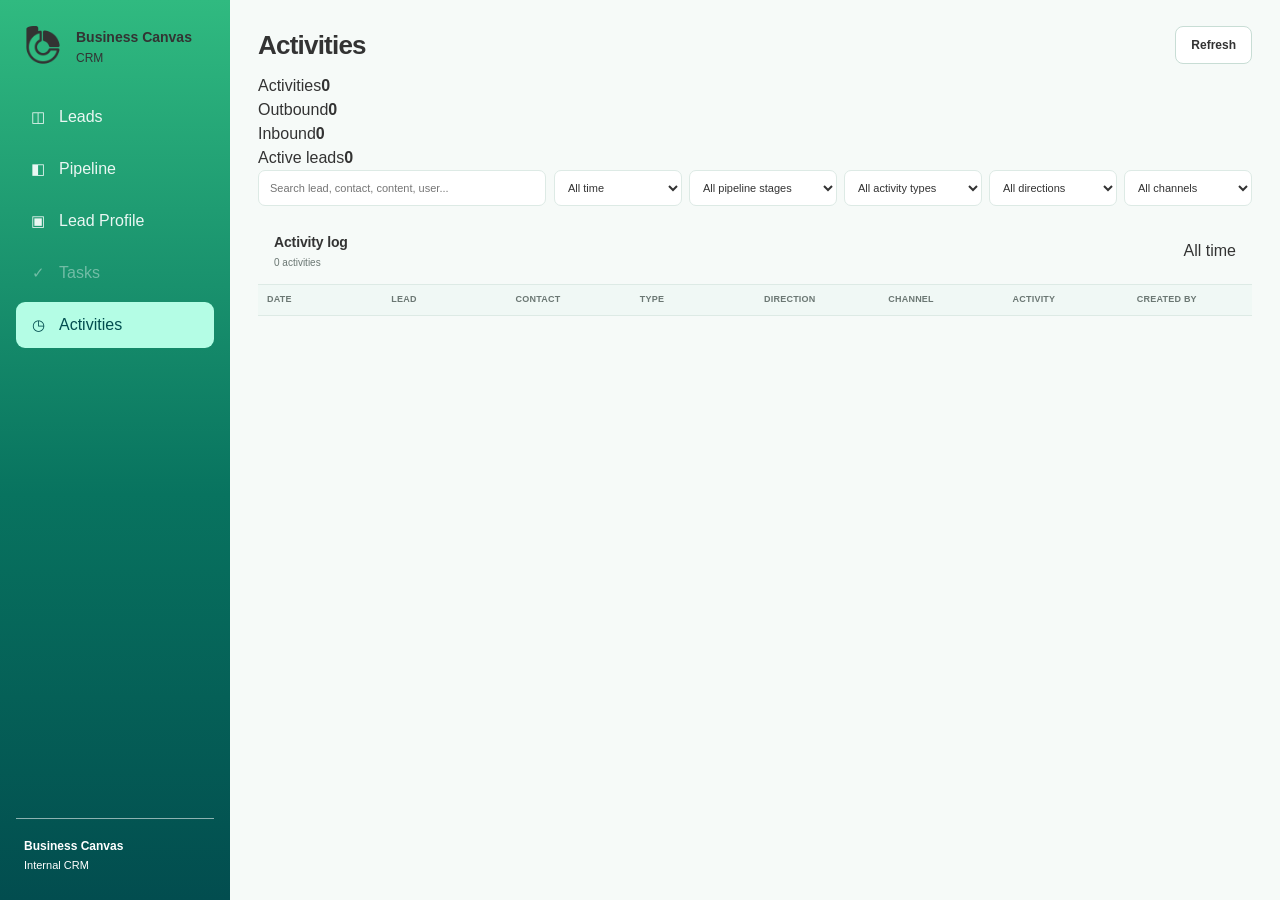
==== activities.html @ d0b922fd "Add CRM Activities page" ====
<!DOCTYPE html>
<html lang="en">
<head>
  <meta charset="UTF-8">
  <meta name="viewport" content="width=device-width, initial-scale=1.0">
  <title>Business Canvas CRM — Activities</title>
  <link rel="stylesheet" href="css/style.css">
  <link rel="stylesheet" href="css/activities.css">
</head>
<body>
  <div class="crm-app">
    <aside class="sidebar">
      <div class="sidebar-brand">
        <div class="brand-symbol brand-logo"><img src="assets/business-canvas-logo.png" alt="Business Canvas"></div>
        <div class="brand-copy"><div class="brand-name">Business Canvas</div><div class="brand-product">CRM</div></div>
      </div>

      <nav class="sidebar-nav">
        <a href="index.html" class="nav-item"><span class="nav-icon">◫</span><span>Leads</span></a>
        <a href="pipeline.html" class="nav-item"><span class="nav-icon">◧</span><span>Pipeline</span></a>
        <a href="lead.html" class="nav-item"><span class="nav-icon">▣</span><span>Lead Profile</span></a>
        <button type="button" class="nav-item disabled" disabled><span class="nav-icon">✓</span><span>Tasks</span></button>
        <a href="activities.html" class="nav-item active"><span class="nav-icon">◷</span><span>Activities</span></a>
      </nav>

      <div class="sidebar-footer"><div class="sidebar-footer-label">Business Canvas</div><div class="sidebar-footer-copy">Internal CRM</div></div>
    </aside>

    <main class="main-content activities-main">
      <header class="page-header">
        <div><h1>Activities</h1></div>
        <div class="page-header-actions"><button type="button" id="activitiesRefreshButton" class="secondary-button">Refresh</button></div>
      </header>

      <section class="activities-summary" aria-label="Activity summary">
        <article class="activity-stat"><span class="activity-stat-label">Activities</span><strong id="activityTotal">0</strong></article>
        <article class="activity-stat"><span class="activity-stat-label">Outbound</span><strong id="activityOutbound">0</strong></article>
        <article class="activity-stat"><span class="activity-stat-label">Inbound</span><strong id="activityInbound">0</strong></article>
        <article class="activity-stat"><span class="activity-stat-label">Active leads</span><strong id="activityLeadCount">0</strong></article>
      </section>

      <section class="filter-bar activities-filter-bar">
        <div class="filter-search"><input type="search" id="activitySearchInput" placeholder="Search lead, contact, content, user..." autocomplete="off"></div>
        <div class="filter-group activities-filter-group">
          <select id="activityWeekFilter"><option value="all">All time</option></select>
          <select id="activityStageFilter"><option value="">All pipeline stages</option></select>
          <select id="activityTypeFilter"><option value="">All activity types</option></select>
          <select id="activityDirectionFilter"><option value="">All directions</option></select>
          <select id="activityChannelFilter"><option value="">All channels</option></select>
        </div>
      </section>

      <section id="activitiesStatusPanel" class="status-panel" hidden></section>

      <section class="activities-workspace">
        <div class="panel-header activities-panel-header">
          <div><h2>Activity log</h2><p id="activityCount">0 activities</p></div>
          <div class="activities-range-label" id="activityRangeLabel">All time</div>
        </div>

        <div class="table-container activities-table-container">
          <table class="lead-table activities-table">
            <thead><tr><th>Date</th><th>Lead</th><th>Contact</th><th>Type</th><th>Direction</th><th>Channel</th><th>Activity</th><th>Created by</th></tr></thead>
            <tbody id="activitiesTableBody"></tbody>
          </table>
          <div id="activitiesEmptyState" class="activities-empty" hidden>No activities match the selected filters.</div>
        </div>
      </section>
    </main>
  </div>

  <script src="js/config.js"></script>
  <script src="js/api.js"></script>
  <script src="js/activities.js"></script>
</body>
</html>
---- css/style.css ----
/* =========================================================
   BUSINESS CANVAS CRM
   CORE DESIGN SYSTEM
========================================================= */

:root {

  /* =======================================================
     BUSINESS CANVAS BRAND PALETTE
  ======================================================== */

  --bc-green: #30BA80;
  --bc-dark-grey: #333333;
  --bc-light-green: #B4FDE5;
  --bc-mid-teal: #5F9F9E;
  --bc-dark-teal: #024D4F;
  --bc-white: #FFFFFF;


  /* =======================================================
     CORE UI COLORS
  ======================================================== */

  --bg: #F6FAF8;

  --surface: var(--bc-white);
  --surface-soft: #F0F8F5;

  --text: var(--bc-dark-grey);
  --text-soft: #6B7773;
  --text-faint: #9AA6A1;

  --border: #DDEAE5;
  --border-strong: #C8DDD5;


  /* =======================================================
     BRAND ACCENTS
  ======================================================== */

  --accent: var(--bc-green);
  --accent-hover: #26A972;
  --accent-soft: var(--bc-light-green);

  --secondary: var(--bc-mid-teal);
  --secondary-soft: #E5F0EF;

  --deep-accent: var(--bc-dark-teal);


  /* =======================================================
     STATUS COLORS
  ======================================================== */

  --success: #2D9F6F;
  --success-soft: #E4F7EF;

  --warning: #D99A2B;
  --warning-soft: #FFF5DE;

  --danger: #D65353;
  --danger-deep: #8C2E35;
  --danger-deeper: #531E23;
  --danger-soft: #FDECEC;

  --info: #4E87C7;
  --info-soft: #EAF2FC;

  --purple: #8266C7;
  --purple-soft: #F0ECFA;


  /* =======================================================
     SIDEBAR
  ======================================================== */

  --sidebar: var(--bc-dark-teal);
  --sidebar-soft: #073F41;
  --sidebar-text: #EAF7F3;
  --sidebar-muted: #9CC5BE;


  /* =======================================================
     EFFECTS
  ======================================================== */

  --shadow:
    0 10px 30px rgba(2, 77, 79, 0.07);

  --radius-sm: 8px;
  --radius-md: 12px;
  --radius-lg: 16px;

  --sidebar-width: 230px;
}


/* =========================================================
   RESET
========================================================= */

* {
  box-sizing: border-box;
}

html,
body {
  margin: 0;
  padding: 0;
  min-height: 100%;
}

body {
  font-family:
    Inter,
    -apple-system,
    BlinkMacSystemFont,
    "Segoe UI",
    Roboto,
    Helvetica,
    Arial,
    sans-serif;

  background: var(--bg);
  color: var(--text);

  line-height: 1.5;
}

button,
input,
select,
textarea {
  font: inherit;
}

button {
  cursor: pointer;
}

a {
  color: var(--accent);
  text-decoration: none;
}

a:hover {
  text-decoration: underline;
}


/* =========================================================
   APP SHELL
========================================================= */

.crm-app {
  display: grid;

  grid-template-columns:
    var(--sidebar-width)
    minmax(0, 1fr);

  min-height: 100vh;
}


/* =========================================================
   SIDEBAR
========================================================= */

.sidebar {
  position: fixed;

  inset:
    0
    auto
    0
    0;

  width: var(--sidebar-width);

  display: flex;
  flex-direction: column;

  padding:
    24px
    16px;

  background:
  linear-gradient(
    180deg,
    #30BA80 0%,
    #08735F 55%,
    var(--bc-dark-teal) 100%
  );

  color: var(--sidebar-text);
}


.sidebar-brand {
  display: flex;

  align-items: center;

  gap: 12px;

  padding:
    2px
    6px
    26px;
}


.brand-symbol {
  width: 42px;
  height: 42px;

  display: grid;

  place-items: center;

  border-radius: 11px;

  background: var(--bc-green);

  color: var(--bc-white);

  font-size: 14px;
  font-weight: 800;

  letter-spacing: 0.05em;
}


.brand-logo {
  background:
    transparent;

  overflow:
    hidden;
}


.brand-logo img {
  width:
    100%;

  height:
    100%;

  display:
    block;

  object-fit:
    contain;
}


.brand-copy {
  min-width: 0;
}


.brand-name {
  font-size: 14px;

  font-weight: 700;

  color: #333333;
}


.brand-product {
  margin-top: 1px;

  font-size: 12px;

  color: #333333;
}


/* =========================================================
   SIDEBAR NAVIGATION
========================================================= */

.sidebar-nav {
  display: flex;

  flex-direction: column;

  gap: 6px;
}


.nav-item {
  width: 100%;

  display: flex;

  align-items: center;

  gap: 11px;

  padding:
    11px
    12px;

  border: 0;

  border-radius: 9px;

  background: transparent;

  color: var(--sidebar-text);

  text-align: left;

  text-decoration: none;
   
  transition:
    background 0.15s ease,
    color 0.15s ease;
}


.nav-item:hover {
  background: var(--sidebar-soft);
  text-decoration: none;
}


.nav-item.active {
  background: var(--bc-light-green);

  color: var(--bc-dark-teal);
}


.nav-item.disabled {
  opacity: 0.42;

  cursor: default;
}


.nav-icon {
  width: 20px;

  display: inline-flex;

  justify-content: center;

  font-size: 15px;
}


.sidebar-footer {
  margin-top: auto;

  padding:
    18px
    8px
    3px;

  border-top:
  1px solid
  rgba(255, 255, 255, 0.55);
}

.sidebar-footer-label {
  font-size: 12px;

  font-weight: 700;

  color: #FFFFFF;
}


.sidebar-footer-copy {
  margin-top: 2px;

  font-size: 11px;

  color: #FFFFFF;
}


/* =========================================================
   MAIN CONTENT
========================================================= */

.main-content {
  grid-column: 2;

  min-width: 0;

  padding:
    26px
    28px
    24px;
}


/* =========================================================
   PAGE HEADER
========================================================= */

.page-header {
  display: flex;

  justify-content: space-between;

  align-items: center;

  gap: 16px;

  margin-bottom: 10px;
}


.page-header h1 {
  margin: 0;

  font-size: 26px;

  line-height: 1;

  letter-spacing: -0.03em;
}


.page-header-actions {
  display: flex;

  gap: 10px;
}


/* =========================================================
   BUTTONS
========================================================= */

.secondary-button {
  min-height: 38px;

  padding:
    0
    15px;

  border:
    1px solid
    var(--border-strong);

  border-radius: var(--radius-sm);

  background: var(--surface);

  color: var(--text);

  font-size: 12px;

  font-weight: 600;

  transition:
    background 0.15s ease,
    border-color 0.15s ease;
}


.secondary-button:hover {
  background: var(--surface-soft);

  border-color: #B9D1C8;
}


/* =========================================================
   FILTER BAR
========================================================= */

.filter-bar {
  display: flex;

  align-items: center;

  gap: 8px;

  margin-bottom: 12px;

  min-width: 0;
}


.filter-search {
  flex:
    1
    1
    260px;

  min-width: 190px;
}


.filter-group {
  flex:
    0
    1
    auto;

  min-width: 0;

  display: flex;

  gap: 7px;
}


.filter-search input,
.filter-group select {
  min-height: 36px;

  border:
    1px solid
    var(--border);

  border-radius: 7px;

  background: var(--surface);

  color: var(--text);

  outline: none;

  font-size: 11px;

  transition:
    border-color 0.15s ease,
    box-shadow 0.15s ease;
}


.filter-search input {
  width: 100%;

  padding:
    0
    11px;
}


.filter-group select {
  min-width: 128px;
  max-width: 155px;

  padding:
    0
    28px
    0
    9px;
}


.filter-search input:focus,
.filter-group select:focus {
  border-color: var(--accent);

  box-shadow:
    0 0 0 2px
    rgba(48, 186, 128, 0.10);
}


/* =========================================================
   STATUS PANEL
========================================================= */

.status-panel {
  margin-bottom: 12px;

  padding:
    9px
    12px;

  border:
    1px solid
    var(--border);

  border-radius: var(--radius-sm);

  background: var(--surface);

  font-size: 11px;
}


.status-info {
  color: var(--text-soft);
}


.status-error {
  border-color: #F1CACA;

  background: var(--danger-soft);

  color: var(--danger);
}


/* =========================================================
   WORKSPACE
========================================================= */

.crm-workspace {
  display: grid;

  grid-template-columns:
    minmax(0, 1.6fr)
    minmax(330px, 0.72fr);

  gap: 14px;

  min-height: 0;
}


/* =========================================================
   COMMON PANELS
========================================================= */

.lead-list-panel,
.detail-panel {
  border:
    1px solid
    var(--border);

  border-radius: var(--radius-lg);

  background: var(--surface);

  box-shadow: var(--shadow);

  min-width: 0;
}


/* =========================================================
   LEAD LIST PANEL
========================================================= */

.lead-list-panel {
  overflow: hidden;
}


.panel-header {
  display: flex;

  align-items: center;

  justify-content: space-between;

  gap: 18px;

  padding:
    14px
    16px;

  border-bottom:
    1px solid
    var(--border);
}


.panel-header h2 {
  margin: 0;

  font-size: 14px;

  letter-spacing: -0.01em;
}


.panel-header p {
  margin:
    2px
    0
    0;

  color: var(--text-soft);

  font-size: 10px;
}


/* =========================================================
   LIST ORDER
========================================================= */

.lead-list-order {
  display: flex;

  align-items: center;

  gap: 7px;

  flex:
    0
    0
    auto;
}


.lead-list-order-label {
  color: var(--text-soft);

  font-size: 10px;

  font-weight: 700;

  white-space: nowrap;
}


.lead-list-order select {
  min-height: 31px;

  min-width: 170px;

  padding:
    0
    28px
    0
    9px;

  border:
    1px solid
    var(--border);

  border-radius: 7px;

  background: var(--surface);

  color: var(--text);

  outline: none;

  font-size: 10px;
}


.lead-list-order select:focus {
  border-color: var(--accent);

  box-shadow:
    0 0 0 2px
    rgba(48, 186, 128, 0.10);
}


/* =========================================================
   TABLE
========================================================= */

.table-container {
  width: 100%;
}


.lead-table {
  width: 100%;

  min-width: 720px;

  border-collapse: collapse;

  table-layout: fixed;
}


.lead-table thead {
  background: var(--surface-soft);
}


.lead-table th {
  padding:
    8px
    9px;

  border-bottom:
    1px solid
    var(--border);

  color: var(--text-soft);

  font-size: 9px;

  font-weight: 750;

  letter-spacing: 0.025em;

  text-align: left;

  text-transform: uppercase;

  white-space: nowrap;
}


.lead-table td {
  padding:
    9px
    9px;

  border-bottom:
    1px solid
    var(--border);

  vertical-align: middle;

  font-size: 10.5px;

  overflow: hidden;

  text-overflow: ellipsis;

  white-space: nowrap;
}


.lead-table tbody tr:last-child td {
  border-bottom: 0;
}


.lead-row {
  cursor: pointer;

  transition:
    background 0.12s ease;
}


.lead-row:hover {
  background: #F8FCFA;
}


.lead-row.selected {
  background:
    rgba(180, 253, 229, 0.55);
}


/* =========================================================
   TABLE COLUMN WIDTHS
========================================================= */

.col-company {
  width: 24%;
}


.col-founder {
  width: 13%;
}


.col-stage {
  width: 17%;
}


.col-next-action-date {
  width: 15%;
}


.col-next-action {
  width: 16%;
}


.col-last-action-date {
  width: 15%;
}


/* =========================================================
   COMPANY CELL
========================================================= */

.company-cell {
  min-width: 0;

  display: flex;

  flex-direction: column;

  gap: 1px;
}


.company-cell strong {
  min-width: 0;

  overflow: hidden;

  text-overflow: ellipsis;

  white-space: nowrap;

  font-size: 10.5px;

  font-weight: 700;
}


.company-cell span {
  color: var(--text-faint);

  font-size: 8px;
}


.empty-table-cell {
  padding:
    32px
    16px !important;

  color: var(--text-soft);

  text-align: center;
}


.muted-text {
  color: var(--text-faint);
}


/* =========================================================
   BADGES
========================================================= */

.badge {
  display: inline-flex;

  align-items: center;

  min-height: 21px;

  max-width: 100%;

  padding:
    2px
    6px;

  border-radius: 999px;

  background: #F0F2F6;

  color: #5F6775;

  font-size: 8.5px;

  font-weight: 750;

  white-space: nowrap;

  overflow: hidden;

  text-overflow: ellipsis;
}


.badge-high {
  background: var(--success-soft);

  color: var(--success);
}


.badge-medium {
  background: var(--warning-soft);

  color: var(--warning);
}


.badge-low {
  background: var(--danger-soft);

  color: var(--danger);
}


.badge-researched {
  background: #EEF2F8;

  color: #606B7D;
}


.badge-connection-requested,
.badge-connected,
.badge-messaged {
  background: var(--bc-light-green);

  color: var(--bc-dark-teal);
}


.badge-responded,
.badge-review-call-offered,
.badge-review-call-booked {
  background: var(--secondary-soft);

  color: var(--bc-mid-teal);
}


.badge-gs-sent,
.badge-gs-completed,
.badge-review-call-done {
  background: #DDF4EC;

  color: #218762;
}


.badge-proposal-sent {
  background: var(--warning-soft);

  color: var(--warning);
}


.badge-won {
  background: var(--success-soft);

  color: var(--success);
}


.badge-lost {
  background: var(--danger-soft);

  color: var(--danger);
}


.badge-archived {
  background: #ECEFED;

  color: #68706D;
}


/* =========================================================
   DETAIL PANEL
========================================================= */

.detail-panel {
  overflow: hidden;

  display: flex;

  flex-direction: column;

  min-height: 0;
}


.detail-panel.empty {
  min-height: 390px;

  display: grid;

  place-items: center;
}


/* =========================================================
   FIXED DETAIL TOP
========================================================= */

.detail-fixed-top {
  flex:
    0
    0
    auto;

  position: relative;

  z-index: 5;

  background: var(--surface);

  border-radius:
    var(--radius-lg)
    var(--radius-lg)
    0
    0;
}


/* =========================================================
   DETAIL HEADER
========================================================= */

.detail-header {
  display: flex;

  justify-content: space-between;

  align-items: flex-start;

  gap: 12px;

  padding:
    17px
    18px
    14px;

  border-bottom:
    1px solid
    var(--border);

  background: var(--surface);
}


.detail-eyebrow {
  display: block;

  margin-bottom: 3px;

  color: var(--text-faint);

  font-size: 9px;

  font-weight: 700;

  letter-spacing: 0.06em;

  text-transform: uppercase;
}


.detail-header h2 {
  margin: 0;

  font-size: 18px;

  line-height: 1.2;

  letter-spacing: -0.02em;
}


.detail-stage {
  padding-top: 1px;
}


/* =========================================================
   SAVE BAR
========================================================= */

.lead-save-bar {
  display: grid;

  grid-template-columns:
    105px
    minmax(0, 1fr)
    auto;

  align-items: center;

  column-gap: 12px;

  padding:
    9px
    18px;

  border-bottom:
    1px solid
    var(--border);

  background:
    var(--surface-soft);
}


.lead-save-spacer {
  width: 105px;
}


.lead-save-status-section {
  min-width: 0;

  display: flex;

  align-items: center;

  justify-content: flex-start;
}


.lead-save-status {
  color:
    var(--text-soft);

  font-size:
    10px;

  font-weight:
    600;

  line-height:
    1.3;
}


.lead-save-button-section {
  display: flex;

  align-items: center;

  justify-content: flex-end;

  flex:
    0
    0
    auto;
}


.save-lead-button {
  min-height: 29px;

  padding:
    0
    11px;

  border: 0;

  border-radius: 6px;

  background:
    var(--bc-green);

  color:
    var(--bc-white);

  font-size:
    10px;

  font-weight:
    700;

  white-space: nowrap;

  transition:
    background 0.15s ease,
    opacity 0.15s ease;
}


.save-lead-button:hover:not(:disabled) {
  background:
    var(--accent-hover);
}


.save-lead-button:disabled {
  opacity: 0.38;

  cursor: default;
}


/* =========================================================
   DETAIL SCROLL BODY
========================================================= */

.detail-scroll-body {
  flex:
    1
    1
    auto;

  min-height: 0;

  overflow-y: auto;

  overflow-x: hidden;

  overscroll-behavior: contain;
}


/* =========================================================
   DETAIL EMPTY STATE
========================================================= */

.detail-empty-state {
  padding: 30px;

  color: var(--text-soft);

  text-align: center;
}


.detail-empty-state h2 {
  margin:
    8px
    0
    5px;

  color: var(--text);

  font-size: 18px;
}


.detail-empty-state p {
  margin: 0;

  font-size: 12px;
}


.detail-empty-icon {
  color: var(--text-faint);

  font-size: 26px;
}


/* =========================================================
   DETAIL SECTIONS
========================================================= */

.detail-section {
  padding:
    16px
    18px;

  border-bottom:
    1px solid
    var(--border);
}


.detail-section:last-child {
  border-bottom: 0;
}


.detail-section h3 {
  margin:
    0
    0
    12px;

  font-size: 10.5px;

  font-weight: 800;

  letter-spacing: 0.04em;

  text-transform: uppercase;
}


/* =========================================================
   DETAIL FIELDS
========================================================= */

.detail-field {
  display: grid;

  grid-template-columns:
    105px
    minmax(0, 1fr);

  gap: 12px;

  margin-bottom: 9px;
}


.detail-field:last-child {
  margin-bottom: 0;
}


.detail-label {
  color: var(--text-soft);

  font-size: 10px;

  font-weight: 600;
}


.detail-value {
  min-width: 0;

  font-size: 11px;

  overflow-wrap: anywhere;
}


/* =========================================================
   RESEARCH TEXT
========================================================= */

.detail-text-block {
  margin-bottom: 14px;
}


.detail-text-block:last-child {
  margin-bottom: 0;
}


.detail-text-block p {
  margin:
    4px
    0
    0;

  color: #41495A;

  font-size: 10.5px;

  line-height: 1.5;
}


/* =========================================================
   EDITABLE DISPLAY
========================================================= */

.detail-display-editable {
  min-width: 0;

  display: flex;

  align-items: flex-start;

  gap: 5px;
}


.detail-display-editable .detail-value {
  flex:
    1
    1
    auto;
}


.field-edit-button,
.field-edit-cancel {
  flex:
    0
    0
    auto;

  width: 19px;
  height: 19px;

  display: inline-flex;

  align-items: center;

  justify-content: center;

  padding: 0;

  border: 0;

  border-radius: 5px;

  background: transparent;

  color: var(--text-faint);

  font-size: 13px;

  line-height: 1;

  transition:
    color 0.15s ease,
    background 0.15s ease;
}


.field-edit-button:hover,
.field-edit-cancel:hover {
  background: var(--surface-soft);

  color: var(--bc-dark-teal);
}


/* =========================================================
   INLINE EDIT
========================================================= */

.detail-edit-wrap {
  min-width: 0;

  display: flex;

  align-items: flex-start;

  gap: 5px;
}


.crm-inline-input {
  width: 100%;

  min-width: 0;

  min-height: 27px;

  padding:
    4px
    7px;

  border:
    1px solid
    var(--border-strong);

  border-radius: 6px;

  background: var(--bc-white);

  color: var(--text);

  outline: none;

  font-size: 10px;

  line-height: 1.3;

  transition:
    border-color 0.15s ease,
    box-shadow 0.15s ease;
}


.crm-inline-input:focus {
  border-color: var(--bc-green);

  box-shadow:
    0 0 0 2px
    rgba(48, 186, 128, 0.10);
}


.crm-inline-textarea {
  min-height: 72px;

  resize: vertical;
}


/* =========================================================
   MILESTONE STACK
========================================================= */

.milestone-stack {
  display: flex;

  flex-direction: column;

  gap: 7px;
}


.milestone-button {
  width: 100%;

  min-height: 38px;

  display: flex;

  flex-direction: column;

  justify-content: center;

  align-items: flex-start;

  gap: 1px;

  padding:
    7px
    10px;

  border:
    1px solid
    #DCE4E1;

  border-radius: 7px;

  background: #F1F4F3;

  color: var(--text-soft);

  text-align: left;

  transition:
    background 0.15s ease,
    border-color 0.15s ease,
    color 0.15s ease,
    transform 0.1s ease;
}


.milestone-button:hover {
  border-color: var(--border-strong);

  background: #EBF0EE;
}


.milestone-button:active {
  transform: scale(0.99);
}


.milestone-button.completed {
  border-color: #93E5C7;

  background: var(--bc-light-green);

  color: var(--bc-dark-teal);
}


.milestone-label {
  font-size: 10.5px;

  font-weight: 700;
}


.milestone-time {
  margin-top: 1px;

  color: var(--bc-mid-teal);

  font-size: 8.5px;

  font-weight: 600;
}


.milestone-help {
  margin:
    7px
    0
    0;

  color: var(--text-faint);

  font-size: 8px;
}


/* =========================================================
   OUTCOME
========================================================= */

.outcome-section {
  background: #FBFCFC;
}


.outcome-actions {
  display: grid;

  grid-template-columns:
    1fr
    1fr;

  gap: 8px;
}


.outcome-button {
  min-height: 43px;

  display: flex;

  flex-direction: column;

  align-items: center;

  justify-content: center;

  gap: 1px;

  border:
    1px solid
    var(--border);

  border-radius: 8px;

  background: var(--bc-white);

  font-size: 11px;

  font-weight: 800;

  transition:
    background 0.15s ease,
    color 0.15s ease,
    border-color 0.15s ease,
    transform 0.1s ease;
}


.outcome-button:active {
  transform: scale(0.99);
}


.outcome-button small {
  font-size: 7.5px;

  font-weight: 600;
}


.outcome-won {
  color: var(--bc-green);
}


.outcome-won:hover,
.outcome-won.active {
  border-color: var(--bc-green);

  background: var(--bc-green);

  color: var(--bc-white);
}


.outcome-lost {
  color: var(--danger-deep);
}


.outcome-lost:hover,
.outcome-lost.active {
  border-color: var(--danger-deep);

  background: var(--danger-deep);

  color: var(--bc-white);
}


/* =========================================================
   ARCHIVE / DANGER
========================================================= */

.archive-section {
  border-top:
    2px solid
    var(--danger-deep) !important;

  background: var(--danger-deeper);

  color: var(--bc-white);
}


.archive-section h3 {
  color: #F7D8DA;
}


.archive-row {
  display: flex;

  align-items: center;

  justify-content: space-between;

  gap: 14px;
}


.archive-row strong {
  font-size: 11px;
}


.archive-row p {
  margin:
    3px
    0
    0;

  color: #E5BFC2;

  font-size: 9px;

  line-height: 1.4;
}


.archive-button {
  flex:
    0
    0
    auto;

  min-height: 31px;

  padding:
    0
    11px;

  border:
    1px solid
    rgba(255, 255, 255, 0.40);

  border-radius: 6px;

  background: transparent;

  color: var(--bc-white);

  font-size: 10px;

  font-weight: 750;
}


.archive-button:hover {
  background:
    rgba(255, 255, 255, 0.10);
}


/* =========================================================
   BUSY STATE
========================================================= */

.detail-panel.workflow-busy {
  pointer-events: none;

  opacity: 0.72;
}


/* =========================================================
   FIXED DESKTOP WORKSPACE
========================================================= */

@media (min-width: 1051px) {

  html,
  body {
    height: 100%;

    overflow: hidden;
  }


  .crm-app {
    height: 100vh;

    min-height: 0;
  }


  .main-content {
    height: 100vh;

    display: flex;

    flex-direction: column;

    overflow: hidden;
  }


  .page-header,
  .filter-bar,
  .status-panel {
    flex:
      0
      0
      auto;
  }


  .crm-workspace {
    flex:
      1
      1
      auto;

    min-height: 0;

    align-items: stretch;
  }


  .lead-list-panel,
  .detail-panel {
    height: 100%;

    min-height: 0;
  }


  .lead-list-panel {
    display: flex;

    flex-direction: column;
  }


  .lead-list-panel .panel-header {
    flex:
      0
      0
      auto;
  }


  .table-container {
    flex:
      1
      1
      auto;

    min-height: 0;

    overflow:
      auto;

    overscroll-behavior:
      contain;
  }


  /*
   * IMPORTANT:
   * The detail panel itself never scrolls.
   *
   * Header + save bar stay visible.
   * Only .detail-scroll-body scrolls.
   */
  .detail-panel {
    position: static;

    overflow: hidden;
  }


  .detail-scroll-body {
    overflow-y: auto;

    overflow-x: hidden;
  }

}


/* =========================================================
   RESPONSIVE: MEDIUM
========================================================= */

@media (max-width: 1250px) {

  .crm-workspace {
    grid-template-columns:
      minmax(0, 1fr)
      330px;
  }


  .filter-bar {
    align-items: stretch;

    flex-wrap: wrap;
  }


  .filter-search {
    flex:
      1
      1
      100%;
  }


  .filter-group {
    flex:
      1
      1
      100%;
  }


  .filter-group select {
    flex:
      1
      1
      0;

    max-width: none;
  }

}


/* =========================================================
   RESPONSIVE: TABLET
========================================================= */

@media (max-width: 1050px) {

  :root {
    --sidebar-width: 190px;
  }


  .main-content {
    padding:
      24px
      20px
      32px;
  }


  .crm-workspace {
    grid-template-columns: 1fr;
  }


  .detail-panel {
    position: static;

    max-height: none;

    overflow: visible;
  }


  .detail-scroll-body {
    overflow: visible;
  }


  .filter-bar {
    align-items: stretch;

    flex-direction: column;
  }


  .filter-search {
    width: 100%;
  }


  .filter-group {
    width: 100%;

    flex-wrap: wrap;
  }


  .filter-group select {
    flex:
      1
      1
      180px;

    max-width: none;
  }

}


/* =========================================================
   RESPONSIVE: MOBILE
========================================================= */

@media (max-width: 760px) {

  .crm-app {
    display: block;
  }


  .sidebar {
    position: static;

    width: 100%;

    padding:
      14px;

    flex-direction: row;

    align-items: center;

    justify-content: space-between;
  }


  .sidebar-brand {
    padding: 0;
  }


  .sidebar-nav,
  .sidebar-footer {
    display: none;
  }


  .main-content {
    padding:
      20px
      12px
      28px;
  }


  .page-header {
    align-items: center;
  }


  .page-header h1 {
    font-size: 24px;
  }


  .filter-group {
    flex-direction: column;
  }


  .filter-group select {
    width: 100%;
  }


  .lead-list-header {
    align-items: flex-start;

    flex-direction: column;
  }


  .lead-list-order {
    width: 100%;

    justify-content: space-between;
  }


  .lead-list-order select {
    flex: 1;

    min-width: 0;
  }

}


/* =========================================================
   RESPONSIVE: SMALL MOBILE
========================================================= */

@media (max-width: 520px) {

  .page-header {
    flex-direction: column;
  }

  .page-header-actions {
    width: 100%;
  }

  .secondary-button {
    width: 100%;
  }

  .detail-field {
    grid-template-columns: 1fr;
    gap: 3px;
  }


  /* NEW SAVE BAR MOBILE RULES */

  .lead-save-bar {
    grid-template-columns:
      1fr
      auto;

    gap: 8px;

    padding:
      9px
      14px;
  }

  .lead-save-spacer {
    display: none;
  }

  .lead-save-status-section {
    grid-column: 1;
  }

  .lead-save-button-section {
    grid-column: 2;
  }


  /* KEEP THESE EXISTING RULES */

  .outcome-actions {
    grid-template-columns: 1fr;
  }

  .archive-row {
    flex-direction: column;
    align-items: stretch;
  }

}



/* =========================================================
   PIPELINE PAGE
========================================================= */

.pipeline-main {
  min-width: 0;
}


/* =========================================================
   PIPELINE FILTER BAR
========================================================= */

.pipeline-filter-bar {
  flex:
    0
    0
    auto;
}


/* =========================================================
   PIPELINE BOARD
========================================================= */

.pipeline-board {
  flex:
    1
    1
    auto;

  min-width:
    0;

  min-height:
    0;

  display:
    flex;

  align-items:
    stretch;

  gap:
    12px;

  overflow-x:
    auto;

  overflow-y:
    hidden;

  padding:
    2px
    2px
    14px;

  scrollbar-gutter:
    stable;

  overscroll-behavior-x:
    contain;

  touch-action:
    auto;

  -webkit-overflow-scrolling:
    touch;
}


/* =========================================================
   PIPELINE LANE
========================================================= */

.pipeline-lane {
  flex:
    0
    0
    260px;

  min-width: 260px;

  height: 100%;

  display: flex;

  flex-direction: column;

  overflow: hidden;

  border:
    1px solid
    var(--border);

  border-radius:
    var(--radius-md);

  background:
    #F8FBFA;

  box-shadow:
    0 5px 18px rgba(2, 77, 79, 0.05);
}


/* =========================================================
   PIPELINE LANE HEADER
========================================================= */

.pipeline-lane-header {
  flex:
    0
    0
    auto;

  padding:
    10px
    11px;

  border-bottom:
    1px solid
    var(--border);

  background:
    var(--surface-soft);
}


.pipeline-lane-title {
  display: flex;

  align-items: center;

  justify-content: space-between;

  gap: 8px;
}


.pipeline-lane-title span {
  min-width: 0;

  color:
    var(--bc-dark-teal);

  font-size:
    10px;

  font-weight:
    800;

  letter-spacing:
    0.025em;

  text-transform:
    uppercase;

  overflow:
    hidden;

  text-overflow:
    ellipsis;

  white-space:
    nowrap;
}


.pipeline-lane-title strong {
  flex:
    0
    0
    auto;

  min-width:
    22px;

  height:
    22px;

  display:
    inline-flex;

  align-items:
    center;

  justify-content:
    center;

  padding:
    0
    6px;

  border-radius:
    999px;

  background:
    var(--bc-white);

  color:
    var(--bc-dark-teal);

  font-size:
    9px;

  font-weight:
    800;
}


/* =========================================================
   PIPELINE LANE BODY
========================================================= */

.pipeline-lane-body {
  flex:
    1
    1
    auto;

  min-height:
    0;

  overflow-y:
    auto;

  overflow-x:
    hidden;

  padding:
    8px;

  overscroll-behavior:
    contain;
}


/* =========================================================
   PIPELINE CARD
========================================================= */

.pipeline-card {
  width:
    100%;

  margin-bottom:
    8px;

  padding:
    10px;

  border:
    1px solid
    var(--border);

  border-radius:
    9px;

  background:
    var(--bc-white);

  box-shadow:
    0 2px 7px rgba(2, 77, 79, 0.045);

  cursor:
    pointer;

  transition:
    border-color 0.14s ease,
    box-shadow 0.14s ease,
    transform 0.10s ease,
    background 0.14s ease;
}


.pipeline-card:last-child {
  margin-bottom:
    0;
}


.pipeline-card:hover {
  border-color:
    var(--border-strong);

  background:
    #FCFFFE;

  box-shadow:
    0 5px 12px rgba(2, 77, 79, 0.08);

  transform:
    translateY(-1px);
}


.pipeline-card:active {
  transform:
    translateY(0);
}


.pipeline-card:focus-visible {
  outline:
    2px solid
    var(--bc-green);

  outline-offset:
    2px;
}


/* =========================================================
   PIPELINE CARD CONTENT
========================================================= */

.pipeline-card-company {
  color:
    var(--text);

  font-size:
    11px;

  font-weight:
    800;

  line-height:
    1.3;

  overflow-wrap:
    anywhere;
}


.pipeline-card-founder {
  margin-top:
    2px;

  color:
    var(--text-soft);

  font-size:
    9.5px;

  line-height:
    1.3;

  overflow-wrap:
    anywhere;
}


.pipeline-card-divider {
  height:
    1px;

  margin:
    8px
    0;

  background:
    var(--border);
}


.pipeline-card-row {
  display:
    grid;

  grid-template-columns:
    68px
    minmax(0, 1fr);

  gap:
    7px;

  align-items:
    baseline;

  margin-bottom:
    5px;

  font-size:
    9.5px;

  line-height:
    1.35;
}


.pipeline-card-row:last-child {
  margin-bottom:
    0;
}


.pipeline-card-label {
  color:
    var(--text-faint);

  font-size:
    8.5px;

  font-weight:
    700;
}


.pipeline-card-row strong,
.pipeline-card-row > span:last-child {
  min-width:
    0;

  color:
    var(--text-soft);

  overflow-wrap:
    anywhere;
}


.pipeline-card-warning {
  color:
    var(--warning) !important;
}


.pipeline-card-last {
  padding-top:
    5px;

  border-top:
    1px dashed
    var(--border);
}


/* =========================================================
   EMPTY PIPELINE STAGE
========================================================= */

.pipeline-empty-stage {
  padding:
    22px
    10px;

  color:
    var(--text-faint);

  font-size:
    9px;

  text-align:
    center;
}


/* =========================================================
   STAGE EMPHASIS
========================================================= */

.pipeline-lane-won
.pipeline-lane-header {
  background:
    var(--success-soft);
}


.pipeline-lane-won
.pipeline-lane-title span {
  color:
    var(--success);
}


.pipeline-lane-lost
.pipeline-lane-header {
  background:
    var(--danger-soft);
}


.pipeline-lane-lost
.pipeline-lane-title span {
  color:
    var(--danger-deep);
}


.pipeline-lane-archived {
  opacity:
    0.72;
}


.pipeline-lane-archived
.pipeline-lane-header {
  background:
    #ECEFED;
}


.pipeline-lane-archived
.pipeline-lane-title span {
  color:
    #68706D;
}


/* =========================================================
   PIPELINE DESKTOP HEIGHT / SCROLLING
========================================================= */

@media (min-width: 1051px) {

  .pipeline-main {
    height:
      100vh;

    display:
      flex;

    flex-direction:
      column;

    overflow:
      hidden;
  }


  .pipeline-main
  .page-header,
  .pipeline-main
  .filter-bar,
  .pipeline-main
  .status-panel {
    flex:
      0
      0
      auto;
  }


  .pipeline-board {
    flex:
      1
      1
      auto;

    min-height:
      0;
  }


  .pipeline-lane {
    height:
      100%;
  }

}


/* =========================================================
   PIPELINE MEDIUM WIDTH
========================================================= */

@media (max-width: 1250px) {

  .pipeline-filter-bar {
    flex-wrap:
      wrap;
  }


  .pipeline-filter-bar
  .filter-search {
    flex:
      1
      1
      100%;
  }


  .pipeline-filter-bar
  .filter-group {
    flex:
      1
      1
      100%;
  }


  .pipeline-filter-bar
  .filter-group select {
    flex:
      1
      1
      0;

    max-width:
      none;
  }

}


/* =========================================================
   PIPELINE TABLET
========================================================= */

@media (max-width: 1050px) {

  .pipeline-main {
    overflow:
      visible;
  }


  .pipeline-board {
    min-height:
      620px;

    overflow-x:
      auto;

    overflow-y:
      hidden;
  }


  .pipeline-lane {
    height:
      620px;
  }

}


/* =========================================================
   PIPELINE MOBILE
========================================================= */

@media (max-width: 760px) {

  .pipeline-main
  .page-header {
    flex-direction:
      row;

    align-items:
      center;
  }


  .pipeline-filter-bar
  .filter-group {
    flex-direction:
      column;
  }


  .pipeline-filter-bar
  .filter-group select {
    width:
      100%;
  }


  .pipeline-board {
    min-height:
      560px;
  }


  .pipeline-lane {
    flex-basis:
      240px;

    min-width:
      240px;

    height:
      560px;
  }

}


/* =========================================================
   PIPELINE SMALL MOBILE
========================================================= */

@media (max-width: 520px) {

  .pipeline-main
  .page-header {
    flex-direction:
      column;

    align-items:
      stretch;
  }


  .pipeline-lane {
    flex-basis:
      225px;

    min-width:
      225px;
  }

}


/* =========================================================
   PIPELINE BOARD SHELL
========================================================= */

.pipeline-board-shell {
  position:
    relative;

  flex:
    1
    1
    auto;

  min-width:
    0;

  min-height:
    0;

  display:
    flex;
}


/* =========================================================
   PIPELINE FLOATING SCROLL BUTTONS
========================================================= */

.pipeline-scroll-button {
  position:
    absolute;

  top:
    50%;

  transform:
    translateY(-50%);

  z-index:
    20;

  width:
    34px;

  height:
    54px;

  display:
    flex;

  align-items:
    center;

  justify-content:
    center;

  padding:
    0;

  border:
    1px solid
    var(--border-strong);

  border-radius:
    10px;

  background:
    rgba(255, 255, 255, 0.94);

  color:
    var(--bc-dark-teal);

  box-shadow:
    0 4px 14px rgba(2, 77, 79, 0.12);

  font-size:
    30px;

  line-height:
    1;

  cursor:
    pointer;

  transition:
    background 0.14s ease,
    box-shadow 0.14s ease,
    transform 0.14s ease;
}


.pipeline-scroll-button:hover {
  background:
    var(--bc-mint);

  box-shadow:
    0 6px 18px rgba(2, 77, 79, 0.18);
}


.pipeline-scroll-button:active {
  transform:
    translateY(-50%)
    scale(0.96);
}


.pipeline-scroll-button-left {
  left:
    8px;
}


.pipeline-scroll-button-right {
  right:
    8px;
}


/* =========================================================
   LEAD PROFILE PAGE
========================================================= */

.lead-profile-main {
  min-width: 0;
}


/* =========================================================
   LEAD PROFILE HEADER
========================================================= */

.lead-profile-page-header {
  flex:
    0
    0
    auto;
}


.lead-profile-back-button {
  display:
    inline-flex;

  align-items:
    center;

  justify-content:
    center;

  text-decoration:
    none;
}


.lead-profile-back-button:hover {
  text-decoration:
    none;
}


/* =========================================================
   LEAD PROFILE SEARCH
========================================================= */

.lead-profile-search-section {
  position:
    relative;

  z-index:
    30;

  flex:
    0
    0
    auto;

  margin-bottom:
    12px;
}


.lead-profile-search-wrap {
  position:
    relative;

  width:
    100%;

  max-width:
    520px;
}


.lead-profile-search-input {
  width:
    100%;

  min-height:
    38px;

  padding:
    0
    12px;

  border:
    1px solid
    var(--border);

  border-radius:
    8px;

  background:
    var(--bc-white);

  color:
    var(--text);

  outline:
    none;

  font-size:
    11px;

  box-shadow:
    0 2px 8px
    rgba(2, 77, 79, 0.035);

  transition:
    border-color 0.15s ease,
    box-shadow 0.15s ease;
}


.lead-profile-search-input:focus {
  border-color:
    var(--bc-green);

  box-shadow:
    0 0 0 2px
    rgba(48, 186, 128, 0.10);
}


/* =========================================================
   LEAD PROFILE AUTOCOMPLETE
========================================================= */

.lead-profile-search-results {
  position:
    absolute;

  top:
    calc(100% + 5px);

  left:
    0;

  right:
    0;

  z-index:
    100;

  max-height:
    330px;

  overflow-y:
    auto;

  overflow-x:
    hidden;

  border:
    1px solid
    var(--border);

  border-radius:
    9px;

  background:
    var(--bc-white);

  box-shadow:
    0 12px 28px
    rgba(2, 77, 79, 0.13);
}


.lead-profile-search-result {
  width:
    100%;

  display:
    flex;

  align-items:
    center;

  justify-content:
    space-between;

  gap:
    16px;

  padding:
    10px
    12px;

  border:
    0;

  border-bottom:
    1px solid
    var(--border);

  background:
    var(--bc-white);

  color:
    var(--text);

  text-align:
    left;

  cursor:
    pointer;

  transition:
    background 0.12s ease;
}


.lead-profile-search-result:last-child {
  border-bottom:
    0;
}


.lead-profile-search-result:hover {
  background:
    var(--surface-soft);
}


.lead-profile-search-result-main {
  min-width:
    0;

  display:
    flex;

  flex-direction:
    column;

  gap:
    1px;
}


.lead-profile-search-result-main strong {
  min-width:
    0;

  color:
    var(--text);

  font-size:
    11px;

  font-weight:
    750;

  overflow:
    hidden;

  text-overflow:
    ellipsis;

  white-space:
    nowrap;
}


.lead-profile-search-result-main small {
  min-width:
    0;

  color:
    var(--text-soft);

  font-size:
    9px;

  overflow:
    hidden;

  text-overflow:
    ellipsis;

  white-space:
    nowrap;
}


.lead-profile-search-result-meta {
  flex:
    0
    0
    auto;

  color:
    var(--text-faint);

  font-size:
    8.5px;

  font-weight:
    700;
}


.lead-profile-search-empty {
  padding:
    16px;

  color:
    var(--text-soft);

  font-size:
    10px;

  text-align:
    center;
}


/* =========================================================
   LEAD PROFILE WORKSPACE
========================================================= */

.lead-profile-workspace {
  flex:
    1
    1
    auto;

  min-width:
    0;

  min-height:
    0;

  display:
    grid;

  grid-template-columns:
    minmax(0, 2.25fr)
    minmax(300px, 0.95fr);

  gap:
    14px;

  align-items:
    stretch;
}


/* =========================================================
   LEAD PROFILE DETAIL PANEL
========================================================= */

#leadProfileDetail {
  min-width:
    0;

  min-height:
    0;

  height:
    100%;

  overflow:
    hidden;

  display:
    flex;

  flex-direction:
    column;

  border:
    1px solid
    var(--border);

  border-radius:
    var(--radius-lg);

  background:
    var(--surface);

  box-shadow:
    var(--shadow);
}


#leadProfileDetail.detail-panel {
  height:
    100%;
}


#leadProfileDetail
.detail-scroll-body {
  flex:
    1
    1
    auto;

  min-height:
    0;

  overflow-y:
    auto;

  overflow-x:
    hidden;
}


/* =========================================================
   LEAD PROFILE WIDER FIELD LAYOUT
========================================================= */

#leadProfileDetail
.detail-field {
  grid-template-columns:
    135px
    minmax(0, 1fr);

  gap:
    18px;
}


#leadProfileDetail
.lead-save-bar {
  grid-template-columns:
    135px
    minmax(0, 1fr)
    auto;

  column-gap:
    18px;
}


#leadProfileDetail
.lead-save-spacer {
  width:
    135px;
}


#leadProfileDetail
.detail-header {
  padding:
    19px
    22px
    16px;
}


#leadProfileDetail
.detail-header h2 {
  font-size:
    21px;
}


#leadProfileDetail
.detail-section {
  padding:
    18px
    22px;
}


#leadProfileDetail
.detail-value {
  font-size:
    11.5px;
}


#leadProfileDetail
.detail-text-block p {
  font-size:
    11px;

  line-height:
    1.55;
}


/* =========================================================
   CLICKABLE LEAD HEADER
   Also applies to the Lead card on the Leads page.
========================================================= */

.detail-header-clickable {
  cursor:
    pointer;

  transition:
    background 0.14s ease;
}


.detail-header-clickable:hover {
  background:
    #F7FCFA;
}




/* =========================================================
   ACTIVITY PANEL
========================================================= */

.lead-profile-activity-panel {
  min-width:
    0;

  min-height:
    0;

  height:
    100%;

  display:
    flex;

  flex-direction:
    column;

  overflow:
    hidden;

  border:
    1px solid
    var(--border);

  border-radius:
    var(--radius-lg);

  background:
    var(--surface);

  box-shadow:
    var(--shadow);
}


/* =========================================================
   ACTIVITY HEADER
========================================================= */

.lead-profile-activity-header {
  flex:
    0
    0
    auto;

  padding:
    16px
    17px
    13px;

  border-bottom:
    1px solid
    var(--border);

  background:
    var(--surface-soft);
}


.lead-profile-activity-header h2 {
  margin:
    0;

  color:
    var(--text);

  font-size:
    14px;

  letter-spacing:
    -0.01em;
}


.lead-profile-activity-header p {
  margin:
    2px
    0
    0;

  color:
    var(--text-soft);

  font-size:
    9px;
}


/* =========================================================
   ACTIVITY BODY
========================================================= */

.lead-profile-activity-body {
  flex:
    1
    1
    auto;

  min-height:
    0;

  overflow-y:
    auto;

  overflow-x:
    hidden;

  padding:
    12px;

  overscroll-behavior:
    contain;
}


/* =========================================================
   ACTIVITY EMPTY STATE
========================================================= */

.lead-profile-activity-empty {
  min-height:
    220px;

  display:
    flex;

  flex-direction:
    column;

  align-items:
    center;

  justify-content:
    center;

  padding:
    24px;

  color:
    var(--text-soft);

  text-align:
    center;
}


.lead-profile-activity-empty h3 {
  margin:
    8px
    0
    4px;

  color:
    var(--text);

  font-size:
    13px;
}


.lead-profile-activity-empty p {
  max-width:
    240px;

  margin:
    0;

  font-size:
    10px;

  line-height:
    1.5;
}


/* =========================================================
   FUTURE ACTIVITY TIMELINE
========================================================= */

.activity-timeline {
  display:
    flex;

  flex-direction:
    column;

  gap:
    0;
}


.activity-date-group {
  margin-bottom:
    15px;
}


.activity-date-label {
  margin-bottom:
    8px;

  color:
    var(--text-faint);

  font-size:
    8px;

  font-weight:
    800;

  letter-spacing:
    0.06em;

  text-transform:
    uppercase;
}


.activity-item {
  position:
    relative;

  display:
    grid;

  grid-template-columns:
    42px
    minmax(0, 1fr);

  gap:
    9px;

  padding:
    0
    0
    13px;

  margin-bottom:
    1px;
}


.activity-item::before {
  content:
    "";

  position:
    absolute;

  left:
    46px;

  top:
    4px;

  bottom:
    -2px;

  width:
    1px;

  background:
    var(--border);
}


.activity-item:last-child::before {
  display:
    none;
}


.activity-time {
  color:
    var(--text-faint);

  font-size:
    8.5px;

  font-weight:
    650;
}


.activity-content {
  position:
    relative;

  min-width:
    0;

  padding-left:
    13px;
}


.activity-content::before {
  content:
    "";

  position:
    absolute;

  left:
    -4px;

  top:
    3px;

  width:
    8px;

  height:
    8px;

  border:
    2px solid
    var(--bc-white);

  border-radius:
    50%;

  background:
    var(--bc-green);

  box-shadow:
    0 0 0 1px
    var(--border-strong);
}


.activity-content strong {
  display:
    block;

  color:
    var(--text);

  font-size:
    10px;

  font-weight:
    750;
}


.activity-content p {
  margin:
    3px
    0
    0;

  color:
    var(--text-soft);

  font-size:
    9px;

  line-height:
    1.45;
}


.activity-meta {
  margin-top:
    4px;

  color:
    var(--text-faint);

  font-size:
    8px;
}


/* =========================================================
   LEAD PROFILE DESKTOP
========================================================= */

@media (min-width: 1051px) {

  .lead-profile-main {
    height:
      100vh;

    display:
      flex;

    flex-direction:
      column;

    overflow:
      hidden;
  }


  .lead-profile-page-header,
  .lead-profile-search-section,
  .lead-profile-main
  .status-panel {
    flex:
      0
      0
      auto;
  }


  .lead-profile-workspace {
    flex:
      1
      1
      auto;

    min-height:
      0;
  }


  #leadProfileDetail,
  .lead-profile-activity-panel {
    height:
      100%;
  }

}


/* =========================================================
   LEAD PROFILE MEDIUM
========================================================= */

@media (max-width: 1250px) {

  .lead-profile-workspace {
    grid-template-columns:
      minmax(0, 1.75fr)
      minmax(280px, 0.85fr);
  }


  #leadProfileDetail
  .detail-field {
    grid-template-columns:
      115px
      minmax(0, 1fr);

    gap:
      14px;
  }


  #leadProfileDetail
  .lead-save-bar {
    grid-template-columns:
      115px
      minmax(0, 1fr)
      auto;

    column-gap:
      14px;
  }


  #leadProfileDetail
  .lead-save-spacer {
    width:
      115px;
  }

}


/* =========================================================
   LEAD PROFILE TABLET
========================================================= */

@media (max-width: 1050px) {

  .lead-profile-main {
    overflow:
      visible;
  }


  .lead-profile-workspace {
    grid-template-columns:
      1fr;
  }


  #leadProfileDetail {
    height:
      auto;

    overflow:
      visible;
  }


  #leadProfileDetail
  .detail-scroll-body {
    overflow:
      visible;
  }


  .lead-profile-activity-panel {
    height:
      500px;
  }


  .lead-profile-search-wrap {
    max-width:
      none;
  }

}


/* =========================================================
   LEAD PROFILE MOBILE
========================================================= */

@media (max-width: 760px) {

  .lead-profile-page-header {
    flex-direction:
      row;

    align-items:
      center;
  }


  #leadProfileDetail
  .detail-header {
    padding:
      16px;
  }


  #leadProfileDetail
  .detail-section {
    padding:
      15px
      16px;
  }


  #leadProfileDetail
  .detail-field {
    grid-template-columns:
      100px
      minmax(0, 1fr);

    gap:
      10px;
  }


  #leadProfileDetail
  .lead-save-bar {
    grid-template-columns:
      100px
      minmax(0, 1fr)
      auto;

    column-gap:
      10px;

    padding:
      9px
      16px;
  }


  #leadProfileDetail
  .lead-save-spacer {
    width:
      100px;
  }

}


/* =========================================================
   LEAD PROFILE SMALL MOBILE
========================================================= */

@media (max-width: 520px) {

  .lead-profile-page-header {
    flex-direction:
      column;

    align-items:
      stretch;
  }


  .lead-profile-back-button {
    width:
      100%;
  }


  #leadProfileDetail
  .detail-field {
    grid-template-columns:
      1fr;

    gap:
      3px;
  }


  #leadProfileDetail
  .lead-save-bar {
    grid-template-columns:
      1fr
      auto;

    gap:
      8px;
  }


  #leadProfileDetail
  .lead-save-spacer {
    display:
      none;
  }


  .lead-profile-activity-panel {
    height:
      430px;
  }

}


/* =========================================================
   LEAD PROFILE LINK
========================================================= */

.lead-profile-link {
  display:
    inline-flex;

  align-items:
    center;

  gap:
    5px;

  color:
    inherit;

  text-decoration:
    none;

  cursor:
    pointer;
}


.lead-profile-link:hover {
  color:
    var(--bc-green);

  text-decoration:
    none;
}


.lead-profile-link-arrow {
  color:
    var(--bc-green);

  font-size:
    12px;

  font-weight:
    700;
}


/* =========================================================
   LEAD PROFILE EMPTY STATE ALIGNMENT
========================================================= */

#leadProfileDetail
.lead-profile-loading-state,
#leadProfileDetail
.detail-empty-state {
  width:
    100%;

  box-sizing:
    border-box;

  padding:
    28px
    22px;

  display:
    flex;

  flex-direction:
    column;

  align-items:
    flex-start;

  justify-content:
    flex-start;

  text-align:
    left;
}


#leadProfileDetail
.lead-profile-loading-state
.detail-empty-icon,
#leadProfileDetail
.detail-empty-state
.detail-empty-icon {
  margin:
    0
    0
    10px;
}


#leadProfileDetail
.lead-profile-loading-state
h2,
#leadProfileDetail
.detail-empty-state
h2 {
  margin:
    0
    0
    8px;

  text-align:
    left;
}


#leadProfileDetail
.lead-profile-loading-state
p,
#leadProfileDetail
.detail-empty-state
p {
  margin:
    0;

  text-align:
    left;
}
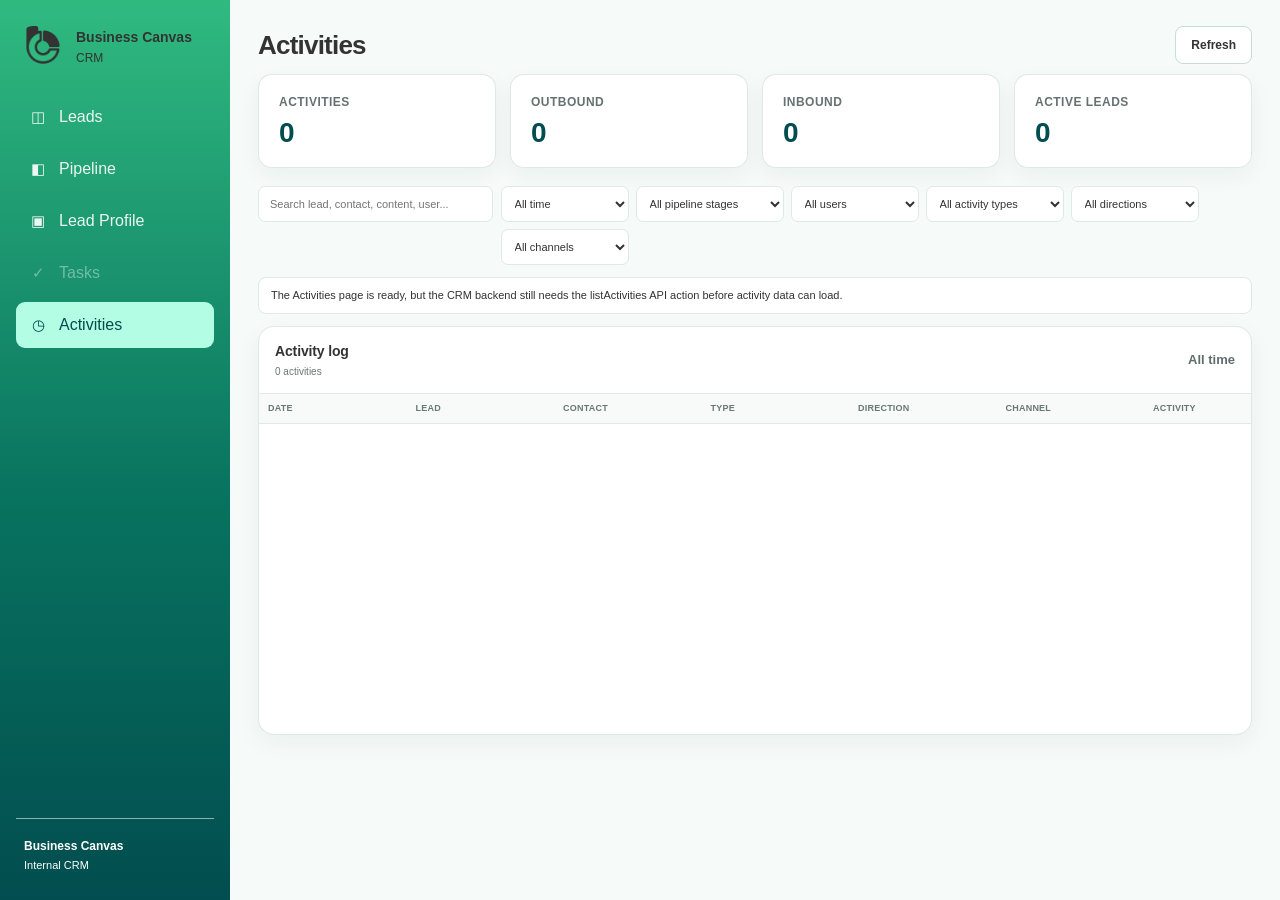
==== commit 42655ebd: "Add user filter to Activities page" ====
--- a/activities.html
+++ b/activities.html
@@ -44,6 +44,7 @@
         <div class="filter-group activities-filter-group">
           <select id="activityWeekFilter"><option value="all">All time</option></select>
           <select id="activityStageFilter"><option value="">All pipeline stages</option></select>
+          <select id="activityUserFilter"><option value="">All users</option></select>
           <select id="activityTypeFilter"><option value="">All activity types</option></select>
           <select id="activityDirectionFilter"><option value="">All directions</option></select>
           <select id="activityChannelFilter"><option value="">All channels</option></select>
--- a/css/activities.css
+++ b/css/activities.css
@@ -0,0 +1,156 @@
+.activities-main {
+  min-width: 0;
+}
+
+.activities-summary {
+  display: grid;
+  grid-template-columns: repeat(4, minmax(0, 1fr));
+  gap: 14px;
+  margin-bottom: 18px;
+}
+
+.activity-stat {
+  background: #ffffff;
+  border: 1px solid rgba(2, 77, 79, 0.12);
+  border-radius: 14px;
+  padding: 18px 20px;
+  box-shadow: 0 8px 22px rgba(2, 77, 79, 0.05);
+}
+
+.activity-stat-label {
+  display: block;
+  margin-bottom: 8px;
+  color: #667270;
+  font-size: 12px;
+  font-weight: 700;
+  letter-spacing: 0.04em;
+  text-transform: uppercase;
+}
+
+.activity-stat strong {
+  color: #024d4f;
+  font-size: 28px;
+  line-height: 1;
+}
+
+.activities-filter-bar {
+  align-items: flex-start;
+}
+
+.activities-filter-group {
+  flex-wrap: wrap;
+}
+
+.activities-workspace {
+  background: #ffffff;
+  border: 1px solid rgba(2, 77, 79, 0.12);
+  border-radius: 16px;
+  overflow: hidden;
+  box-shadow: 0 8px 24px rgba(2, 77, 79, 0.05);
+}
+
+.activities-panel-header {
+  display: flex;
+  align-items: center;
+  justify-content: space-between;
+  gap: 18px;
+}
+
+.activities-range-label {
+  color: #5f6e6c;
+  font-size: 13px;
+  font-weight: 700;
+}
+
+.activities-table-container {
+  max-height: calc(100vh - 360px);
+  min-height: 340px;
+  overflow: auto;
+}
+
+.activities-table {
+  min-width: 1180px;
+}
+
+.activities-table thead th {
+  position: sticky;
+  top: 0;
+  z-index: 2;
+  background: #f7faf9;
+}
+
+.activities-table td {
+  vertical-align: top;
+}
+
+.activity-date {
+  white-space: nowrap;
+  font-variant-numeric: tabular-nums;
+}
+
+.activity-lead-link {
+  color: #024d4f;
+  font-weight: 700;
+  text-decoration: none;
+}
+
+.activity-lead-link:hover {
+  text-decoration: underline;
+}
+
+.activity-muted {
+  color: #798482;
+}
+
+.activity-pill {
+  display: inline-flex;
+  align-items: center;
+  min-height: 24px;
+  padding: 3px 8px;
+  border-radius: 999px;
+  background: #eef5f3;
+  color: #355856;
+  font-size: 11px;
+  font-weight: 800;
+  letter-spacing: 0.02em;
+  white-space: nowrap;
+}
+
+.activity-pill.outbound {
+  background: #e6f7f0;
+  color: #167d59;
+}
+
+.activity-pill.inbound {
+  background: #e9f2f4;
+  color: #245f67;
+}
+
+.activity-content-cell {
+  min-width: 260px;
+  max-width: 420px;
+  white-space: normal;
+}
+
+.activities-empty {
+  padding: 56px 24px;
+  color: #73807e;
+  text-align: center;
+}
+
+@media (max-width: 1180px) {
+  .activities-summary {
+    grid-template-columns: repeat(2, minmax(0, 1fr));
+  }
+}
+
+@media (max-width: 760px) {
+  .activities-summary {
+    grid-template-columns: 1fr;
+  }
+
+  .activities-panel-header {
+    align-items: flex-start;
+    flex-direction: column;
+  }
+}
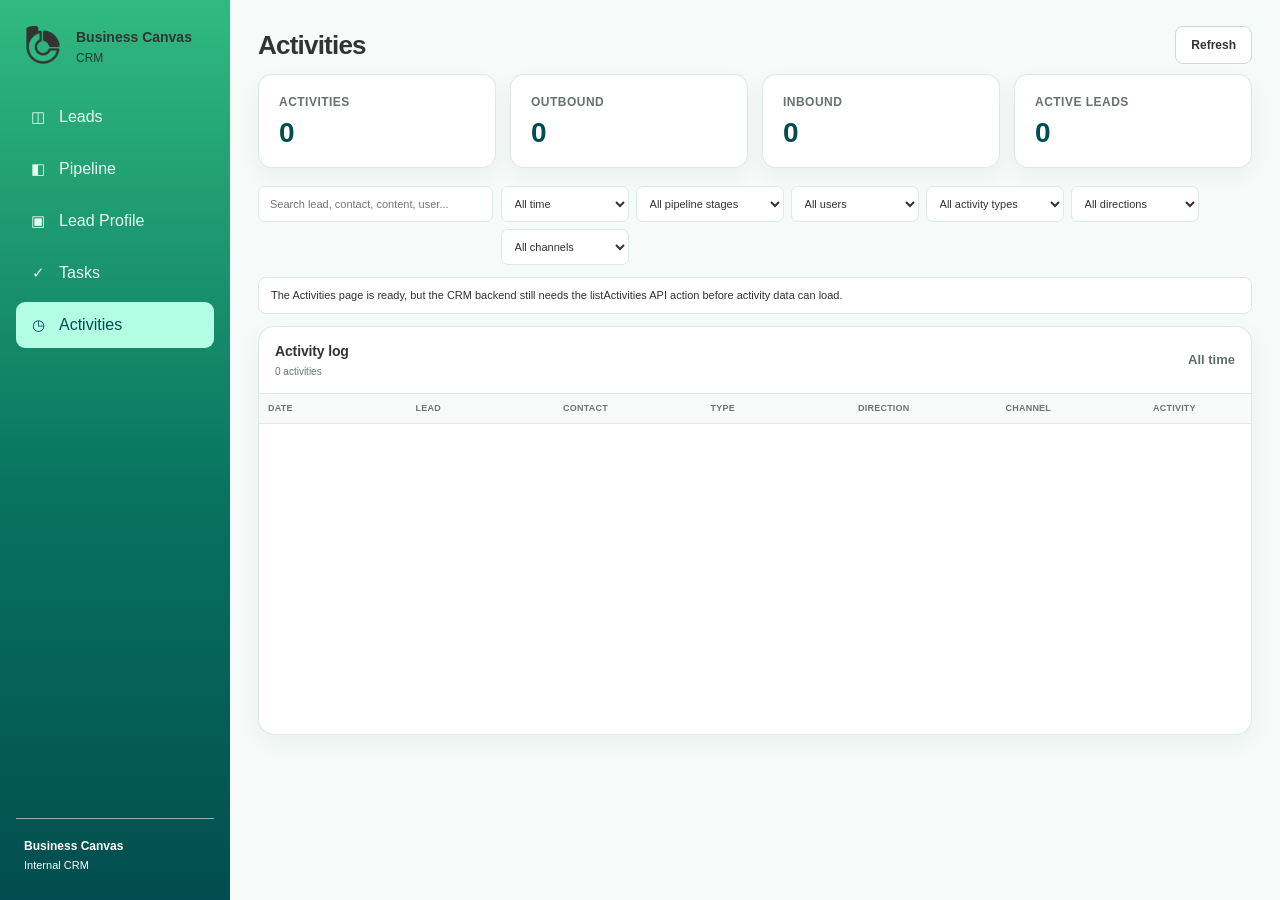
==== commit 7eda4c39: "Enable Tasks navigation from Activities" ====
--- a/activities.html
+++ b/activities.html
@@ -19,7 +19,7 @@
         <a href="index.html" class="nav-item"><span class="nav-icon">◫</span><span>Leads</span></a>
         <a href="pipeline.html" class="nav-item"><span class="nav-icon">◧</span><span>Pipeline</span></a>
         <a href="lead.html" class="nav-item"><span class="nav-icon">▣</span><span>Lead Profile</span></a>
-        <button type="button" class="nav-item disabled" disabled><span class="nav-icon">✓</span><span>Tasks</span></button>
+        <a href="tasks.html" class="nav-item"><span class="nav-icon">✓</span><span>Tasks</span></a>
         <a href="activities.html" class="nav-item active"><span class="nav-icon">◷</span><span>Activities</span></a>
       </nav>
 
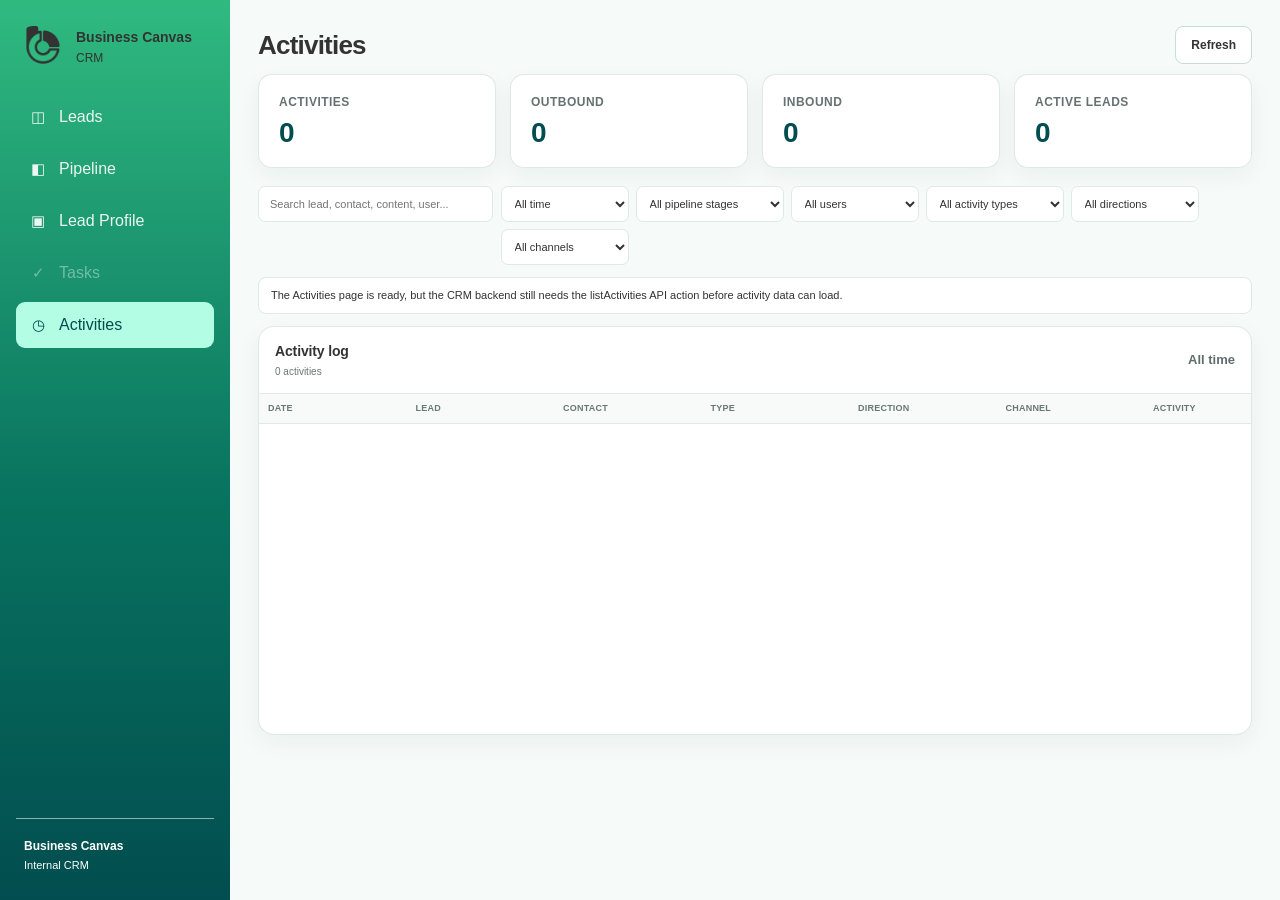
==== commit be10d2cb: "Merge c5eb813dfa2c3be7e046c85ce8971a0550474c99 into f90f8959d9937060b8be7d109f6d583311cc626f" ====
--- a/activities.html
+++ b/activities.html
@@ -19,7 +19,7 @@
         <a href="index.html" class="nav-item"><span class="nav-icon">◫</span><span>Leads</span></a>
         <a href="pipeline.html" class="nav-item"><span class="nav-icon">◧</span><span>Pipeline</span></a>
         <a href="lead.html" class="nav-item"><span class="nav-icon">▣</span><span>Lead Profile</span></a>
-        <a href="tasks.html" class="nav-item"><span class="nav-icon">✓</span><span>Tasks</span></a>
+        <button type="button" class="nav-item disabled" disabled><span class="nav-icon">✓</span><span>Tasks</span></button>
         <a href="activities.html" class="nav-item active"><span class="nav-icon">◷</span><span>Activities</span></a>
       </nav>
 
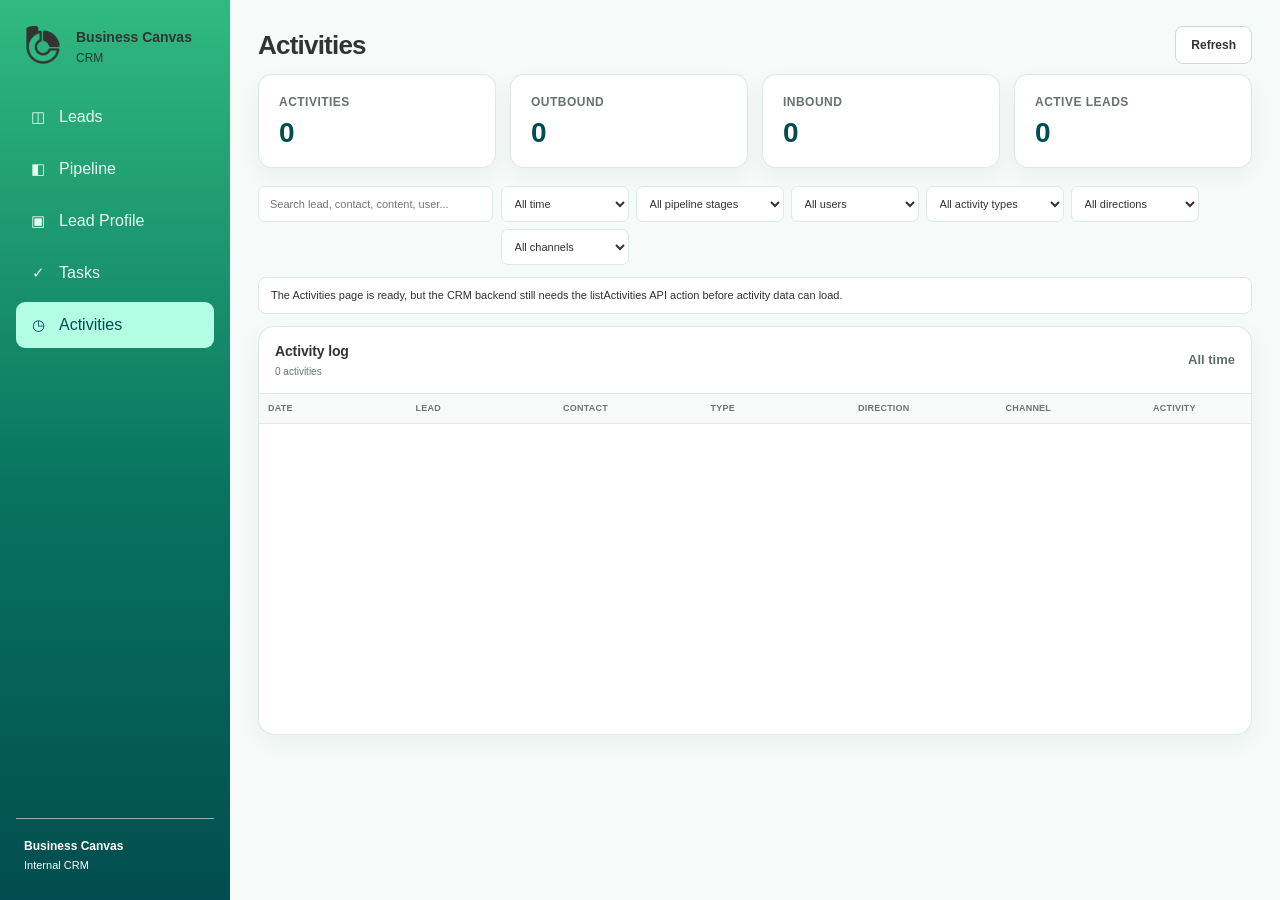
==== commit 7abe3dce: "Merge 223c81cc59c1ccd95dfa8b389d27522621bfb851 into c5eb813dfa2c3be7e046c85ce8971a0550474c99" ====
--- a/activities.html
+++ b/activities.html
@@ -19,7 +19,7 @@
         <a href="index.html" class="nav-item"><span class="nav-icon">◫</span><span>Leads</span></a>
         <a href="pipeline.html" class="nav-item"><span class="nav-icon">◧</span><span>Pipeline</span></a>
         <a href="lead.html" class="nav-item"><span class="nav-icon">▣</span><span>Lead Profile</span></a>
-        <button type="button" class="nav-item disabled" disabled><span class="nav-icon">✓</span><span>Tasks</span></button>
+        <a href="tasks.html" class="nav-item"><span class="nav-icon">✓</span><span>Tasks</span></a>
         <a href="activities.html" class="nav-item active"><span class="nav-icon">◷</span><span>Activities</span></a>
       </nav>
 
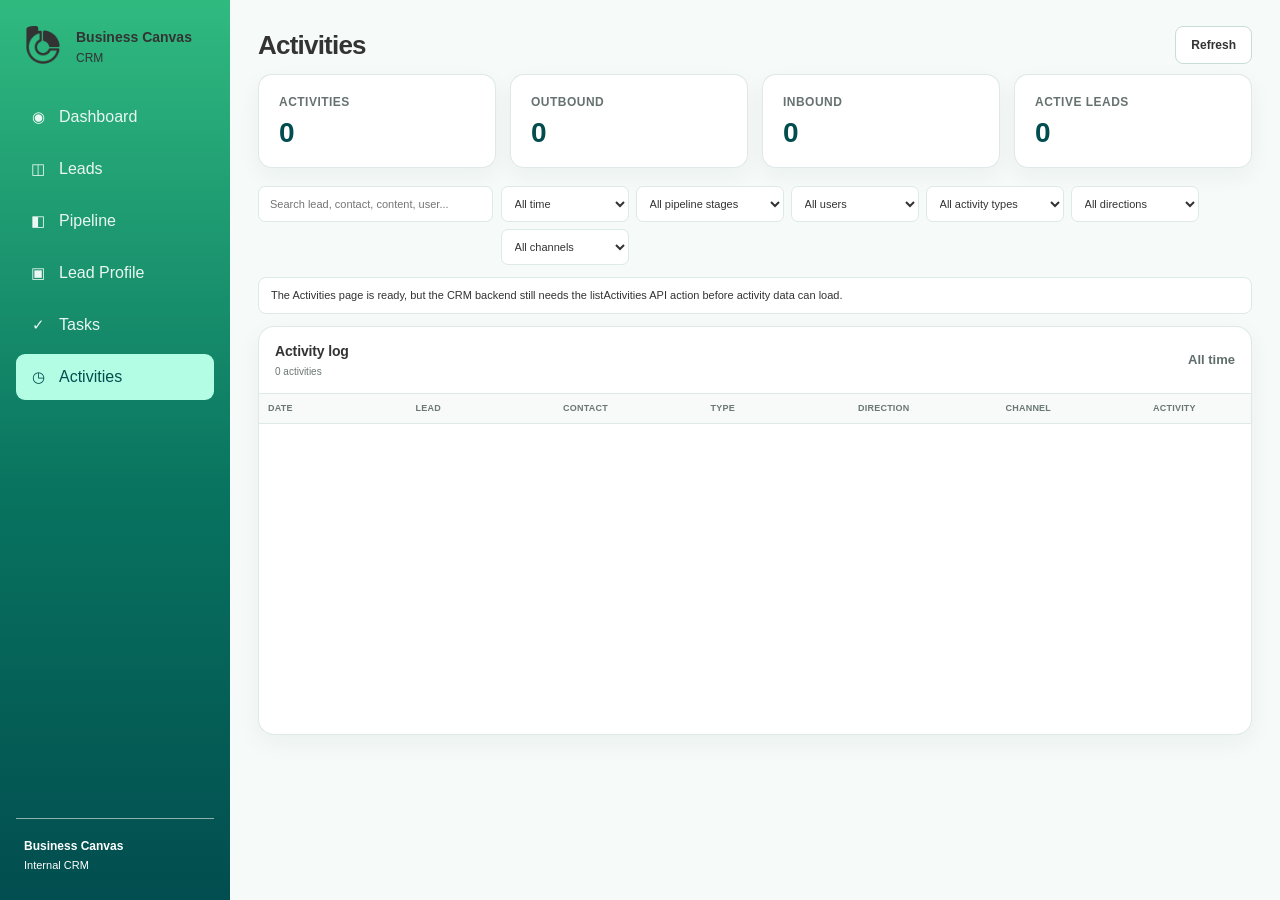
==== commit 7448e020: "Add Dashboard navigation to Activities" ====
--- a/activities.html
+++ b/activities.html
@@ -16,6 +16,7 @@
       </div>
 
       <nav class="sidebar-nav">
+        <a href="dashboard.html" class="nav-item"><span class="nav-icon">◉</span><span>Dashboard</span></a>
         <a href="index.html" class="nav-item"><span class="nav-icon">◫</span><span>Leads</span></a>
         <a href="pipeline.html" class="nav-item"><span class="nav-icon">◧</span><span>Pipeline</span></a>
         <a href="lead.html" class="nav-item"><span class="nav-icon">▣</span><span>Lead Profile</span></a>
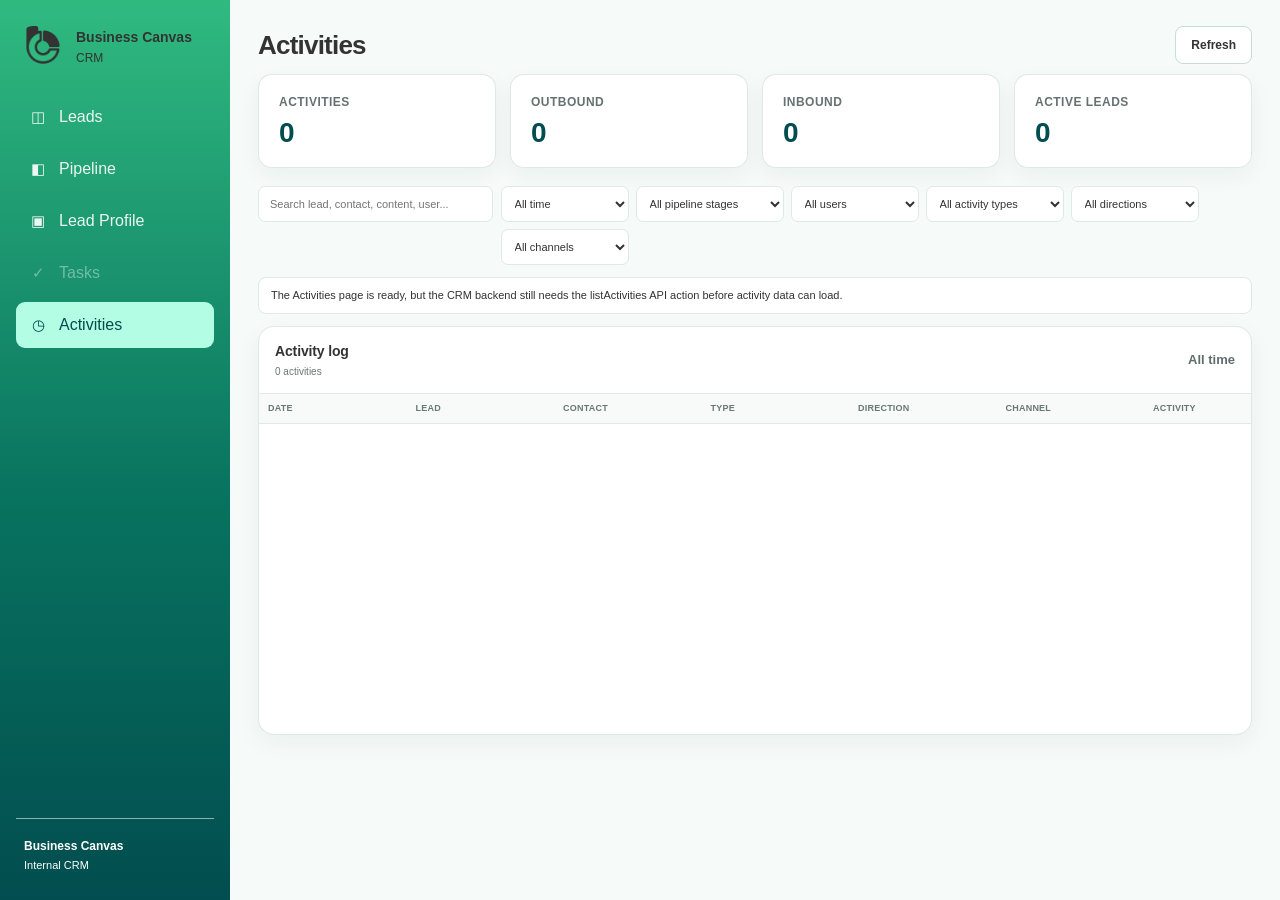
==== commit 3627c8ca: "Merge c5eb813dfa2c3be7e046c85ce8971a0550474c99 into 36afa405c02a254012ccf456ce1d7ca356a6dadd" ====
--- a/activities.html
+++ b/activities.html
@@ -16,11 +16,10 @@
       </div>
 
       <nav class="sidebar-nav">
-        <a href="dashboard.html" class="nav-item"><span class="nav-icon">◉</span><span>Dashboard</span></a>
         <a href="index.html" class="nav-item"><span class="nav-icon">◫</span><span>Leads</span></a>
         <a href="pipeline.html" class="nav-item"><span class="nav-icon">◧</span><span>Pipeline</span></a>
         <a href="lead.html" class="nav-item"><span class="nav-icon">▣</span><span>Lead Profile</span></a>
-        <a href="tasks.html" class="nav-item"><span class="nav-icon">✓</span><span>Tasks</span></a>
+        <button type="button" class="nav-item disabled" disabled><span class="nav-icon">✓</span><span>Tasks</span></button>
         <a href="activities.html" class="nav-item active"><span class="nav-icon">◷</span><span>Activities</span></a>
       </nav>
 
